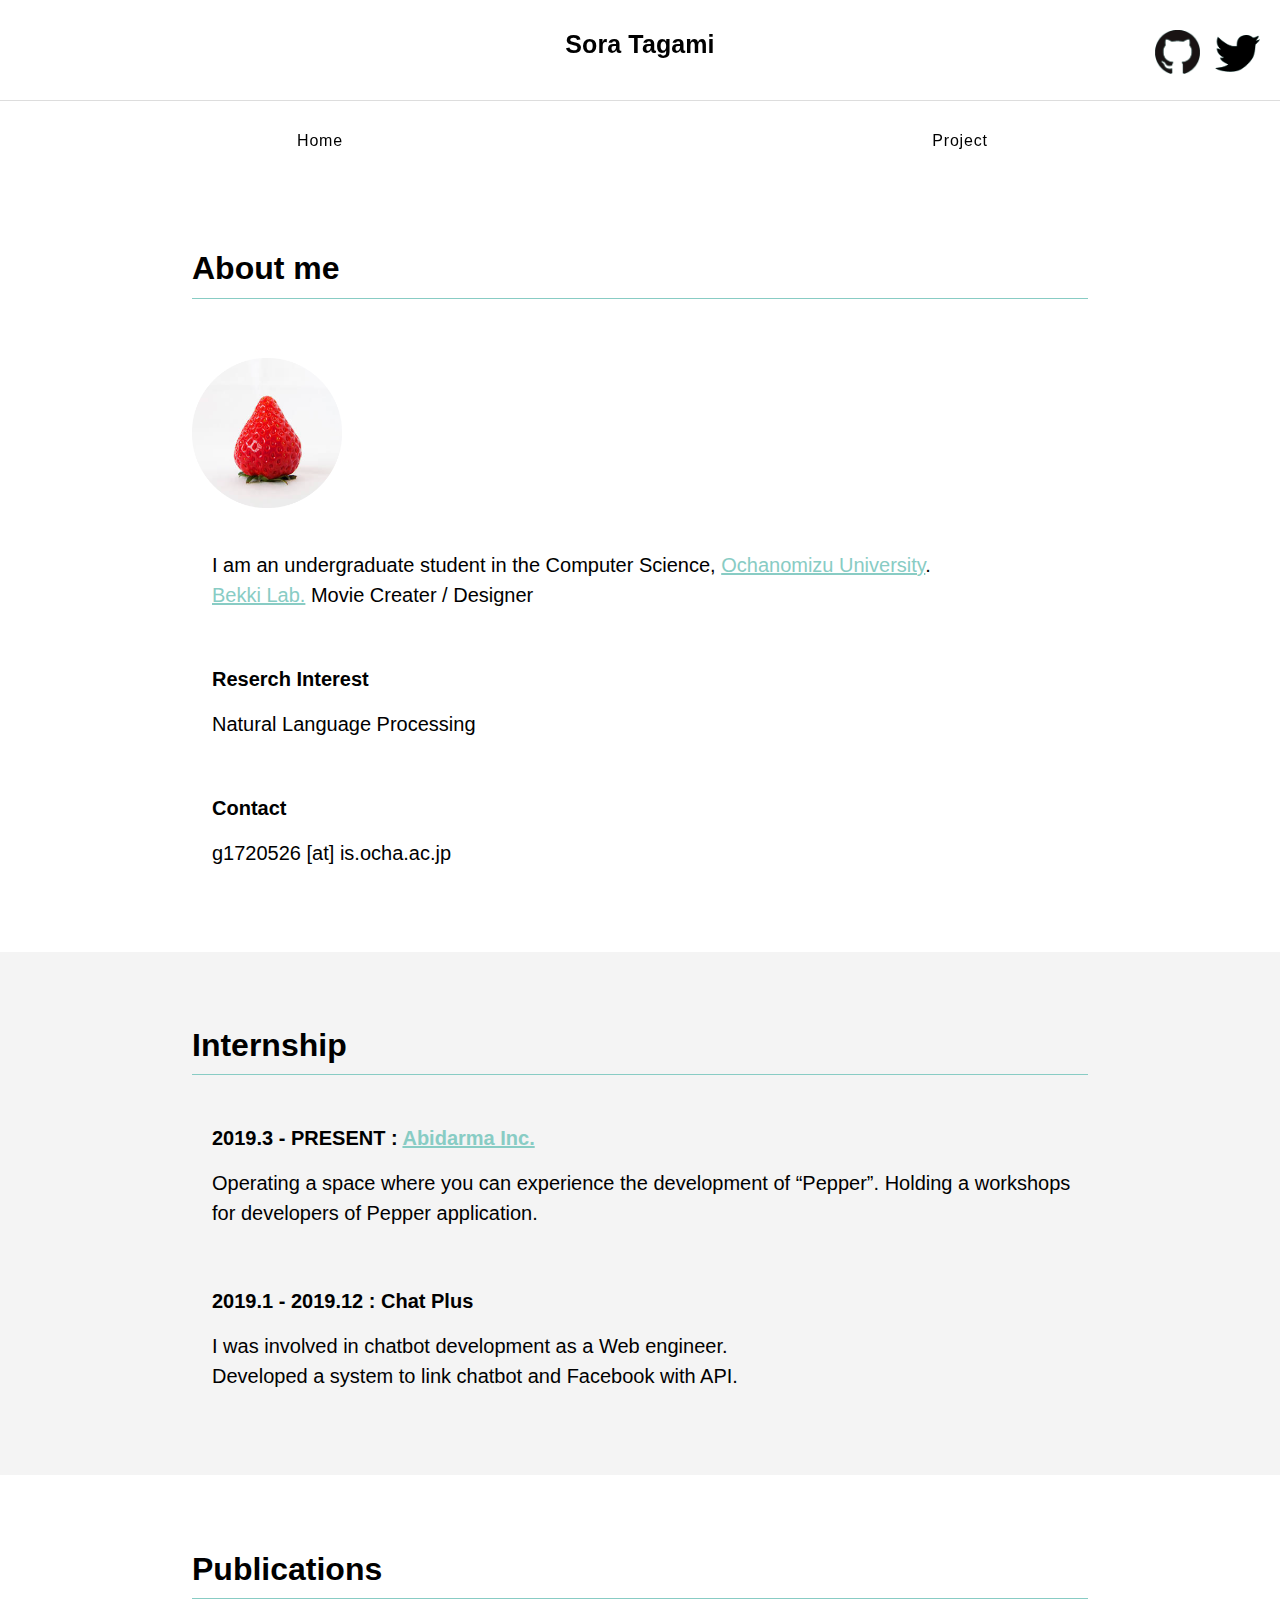
==== index.html @ 0932e86e "tweak" ====
<!DOCTYPE HTML>
<html lang="ja">

<head>
  <meta charset="UTF-8">
  <script src="http://ajax.aspnetcdn.com/ajax/jQuery/jquery-3.1.0.min.js"></script>
  <script type="text/javascript" src="./scroll.js"></script>

  <title>Sora Tagami - Home</title>
  <link href="./style.css" rel="stylesheet" type="text/css" />
</head>

<body>
  <div id="wrapper">
    <!--header-->
    <header>
      <h1>Sora Tagami</h1>
      <div class="icon">
        <div id="Twitter">
          <a href="https://twitter.com/9bluesky6">
            <img src="imgs/Twitter_on.png" class="on">
            <img src="imgs/Twitter_off.png" class="off">
          </a>
        </div>
        <div class="icon" id="GitHub">
          <a href="https://github.com/bluesky0906">
            <img src="imgs/GitHub_on.png" class="on">
            <img src="imgs/GitHub_off.png" class="off">
          </a>
        </div>
      </div>
    </header>

    <!--nav-->
    <nav>
      <ul>
        <li><a href="./index.html">Home</a></li>
        <li><a href="./project.html">Project</a></li>
      </ul>
    </nav>
    <main>
      <section>
        <!--プロフィール-->
        <h1>About me</h1>
        <hr>
        <div id="About_me">
          <img src="imgs/profile.png">
          <div>
            <article>
              <p>I am an undergraduate student in the Computer Science, <a
                  href="http://www.ocha.ac.jp/index.html">Ochanomizu University</a>.<br>
                <a href="https://sites.google.com/site/bekkilabst/">Bekki Lab.</a>
                Movie Creater / Designer
              </p>
            </article>
            <article>
              <h2>Reserch Interest</h2>
              <p>
                Natural Language Processing
              </p>
            </article>
            <article>
              <h2>Contact</h2>
              <p>g1720526 [at] is.ocha.ac.jp</p>
            </article>
          </div>
        </div>
      </section>
      <section>
        <h1>Internship</h1>
        <hr>
        <article>
          <h2>2019.3 - PRESENT : <a href="https://abidarma.jp">Abidarma Inc.</a></h2>
          <p>
            Operating a space where you can experience the development of “Pepper”.
            Holding a workshops for developers of Pepper application.
          </p>
        </article>
        <article>
          <h2>2019.1 - 2019.12 : Chat Plus</h2>
          <p>
            I was involved in chatbot development as a Web engineer. <br>
            Developed a system to link chatbot and Facebook with API.
          </p>
        </article>
      </section>
      <section>
        <h1>Publications</h1>
        <hr>
        <article>
        </article>
      </section>
    </main>
    <!--/#wrapper-->
  </div>
</body>

</html>
---- style.css ----
body {
    margin: 0;
    padding: 0;
	  font-family: mr-eaves-sans, sans-serif;
    animation: fadeIn 2s ease 0s 1 normal;
    -webkit-animation: fadeIn 2s ease 0s 1 normal;
}
body a {
  color: #88CCC4;
}

/*共通*/
#wrapper{
	max-width:100%;
  text-align: center;
	margin:0 auto;
}

header{
	width:100%;
	height: 100px;
	margin-top: 0;
  border-bottom: 1px solid #ddd;

  text-align: center;
  position: fixed;
  top: 0;
  left: 0;
  right: 0;
  z-index: 3;
}
header h1{
  margin-top:30px;
	font-size:25px;
  font-weight: 700;
  letter-spacing: 0.1px;
}

nav{
  z-index: 2;
  position: fixed;
	width:100%;
	height:80px;
  padding-top: 100px;
  background-color:rgba(255, 255, 255, 0.95);
}
nav ul{
  padding: 0;

  display: flex;
	list-style:none;
}
nav ul li{
  width: 50%;
  text-align: center;
  height: 60px;
  line-height: 50px;

}
nav ul li a{
  text-decoration:none;
	color:black;
				font-weight: 500;
				line-height: 1.4;
				letter-spacing: .05em;
    -webkit-transition: all 0.3s ease;
    -moz-transition: all 0.3s ease;
    -o-transition: all 0.3s ease;
    transition: all  0.3s ease;

}
nav ul li a:hover{
	color: #88CCC4;
}

main {
  padding-top: 175px;
  margin: 0 auto;
  color:black;
  background-color: transration;
}
section:nth-child(even) {
  background-color: #F4f4f4;
}
section {
  padding: 5% 15%;
  text-align: left;
  margin: 0;     
}
section h1 {
  line-height: 0.5;
  text-align: left;
}
section hr {
  margin-left: 0px;
  height: 1px;
  border: none;
  border-top: 1px #88CCC4 solid;
}
section h2 {
  line-height: 1.0;
  font-size: 20px;
  font-weight: 600;
}
section  p {
	line-height: 1.5;
  font-size: 20px;
  font-weight: 200;
}

article {
  padding-top: 3%;
  padding-left: 20px;
}


/*ヘッダー内リンク*/
.icon img{
  position: absolute;
  width: 45px;
}
#Twitter img{
  right: 20px;
  top: 35px;
}
#GitHub img{
  right: 80px;
  top: 30px;
}
.off {
  transition: .8s
}
.off:hover{
  opacity: 0;
}


/*Home*/
#About_me{
  text-align: left;
  width: 100%;
}
#About_me > *{
  display: inline-block;
  vertical-align: top;
  padding-right: 30px;
}

#About_me img{
  margin-top: 50px;
  margin-right: auto;
  width: 150px;
}

/*Project*/
.inst img{
  width:200px;
  margin-top:20px 50px;
  margin-right: 50px;
  margin-left: 50px;

  transition:1s;
}
.inst img:hover{
  filter:drop-shadow( 0px 10px 10px rgba(136, 204, 196, 0.4));
  transform: rotate(-30deg);
  transform-origin: center;
}
.inst tr td {
  text-align: center;
}
.portfolio_imgs {
  text-align: center;
}
.portfolio_imgs img {
  width: 100%;
}
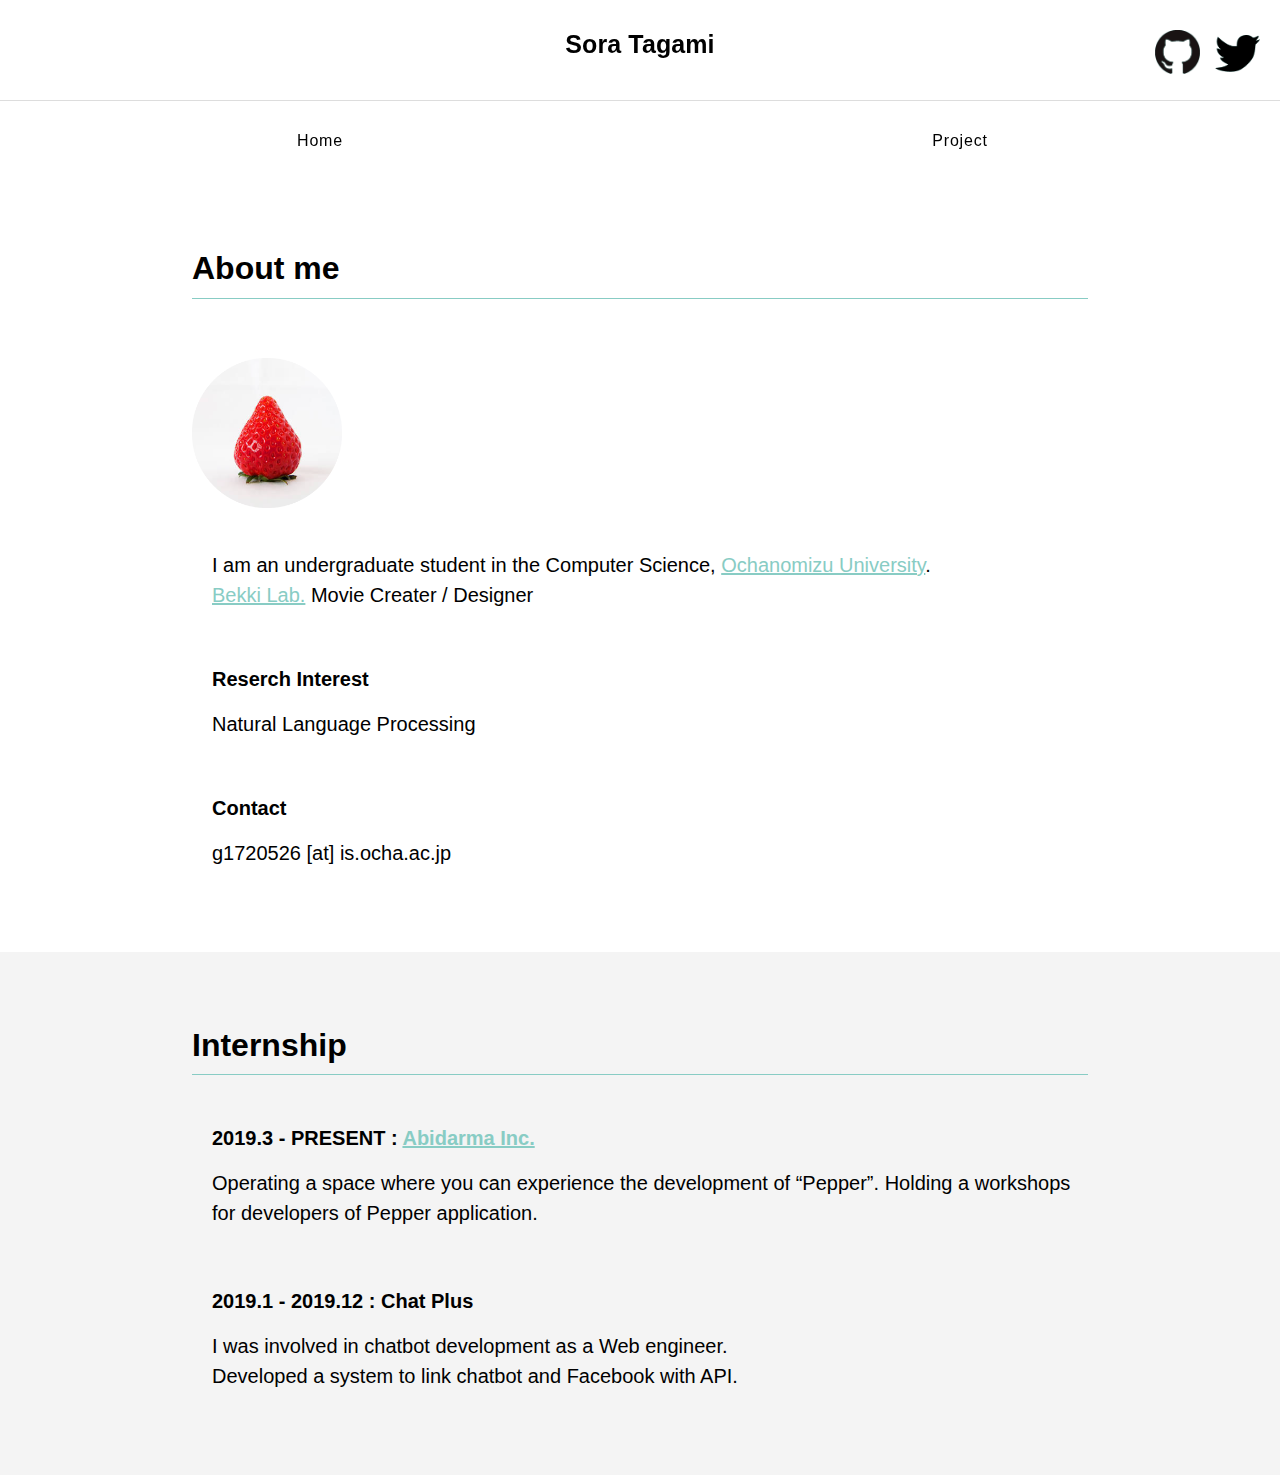
==== commit 1f3d84df: "add design project" ====
--- a/index.html
+++ b/index.html
@@ -84,12 +84,14 @@
           </p>
         </article>
       </section>
-      <section>
+      <!-- <section>
         <h1>Publications</h1>
         <hr>
         <article>
+          <h2></h2>
+
         </article>
-      </section>
+      </section> -->
     </main>
     <!--/#wrapper-->
   </div>
--- a/style.css
+++ b/style.css
@@ -177,5 +177,17 @@
 }
 
 
+.youtube {
+  position: relative;
+  padding-bottom: 56.25%; /*アスペクト比 16:9の場合の縦幅*/
+  height: 0;
+  overflow: hidden;
+}
 
-
+.youtube iframe {
+  position: absolute;
+  top: 0;
+  left: 0;
+  width: 100%;
+  height: 100%;
+}
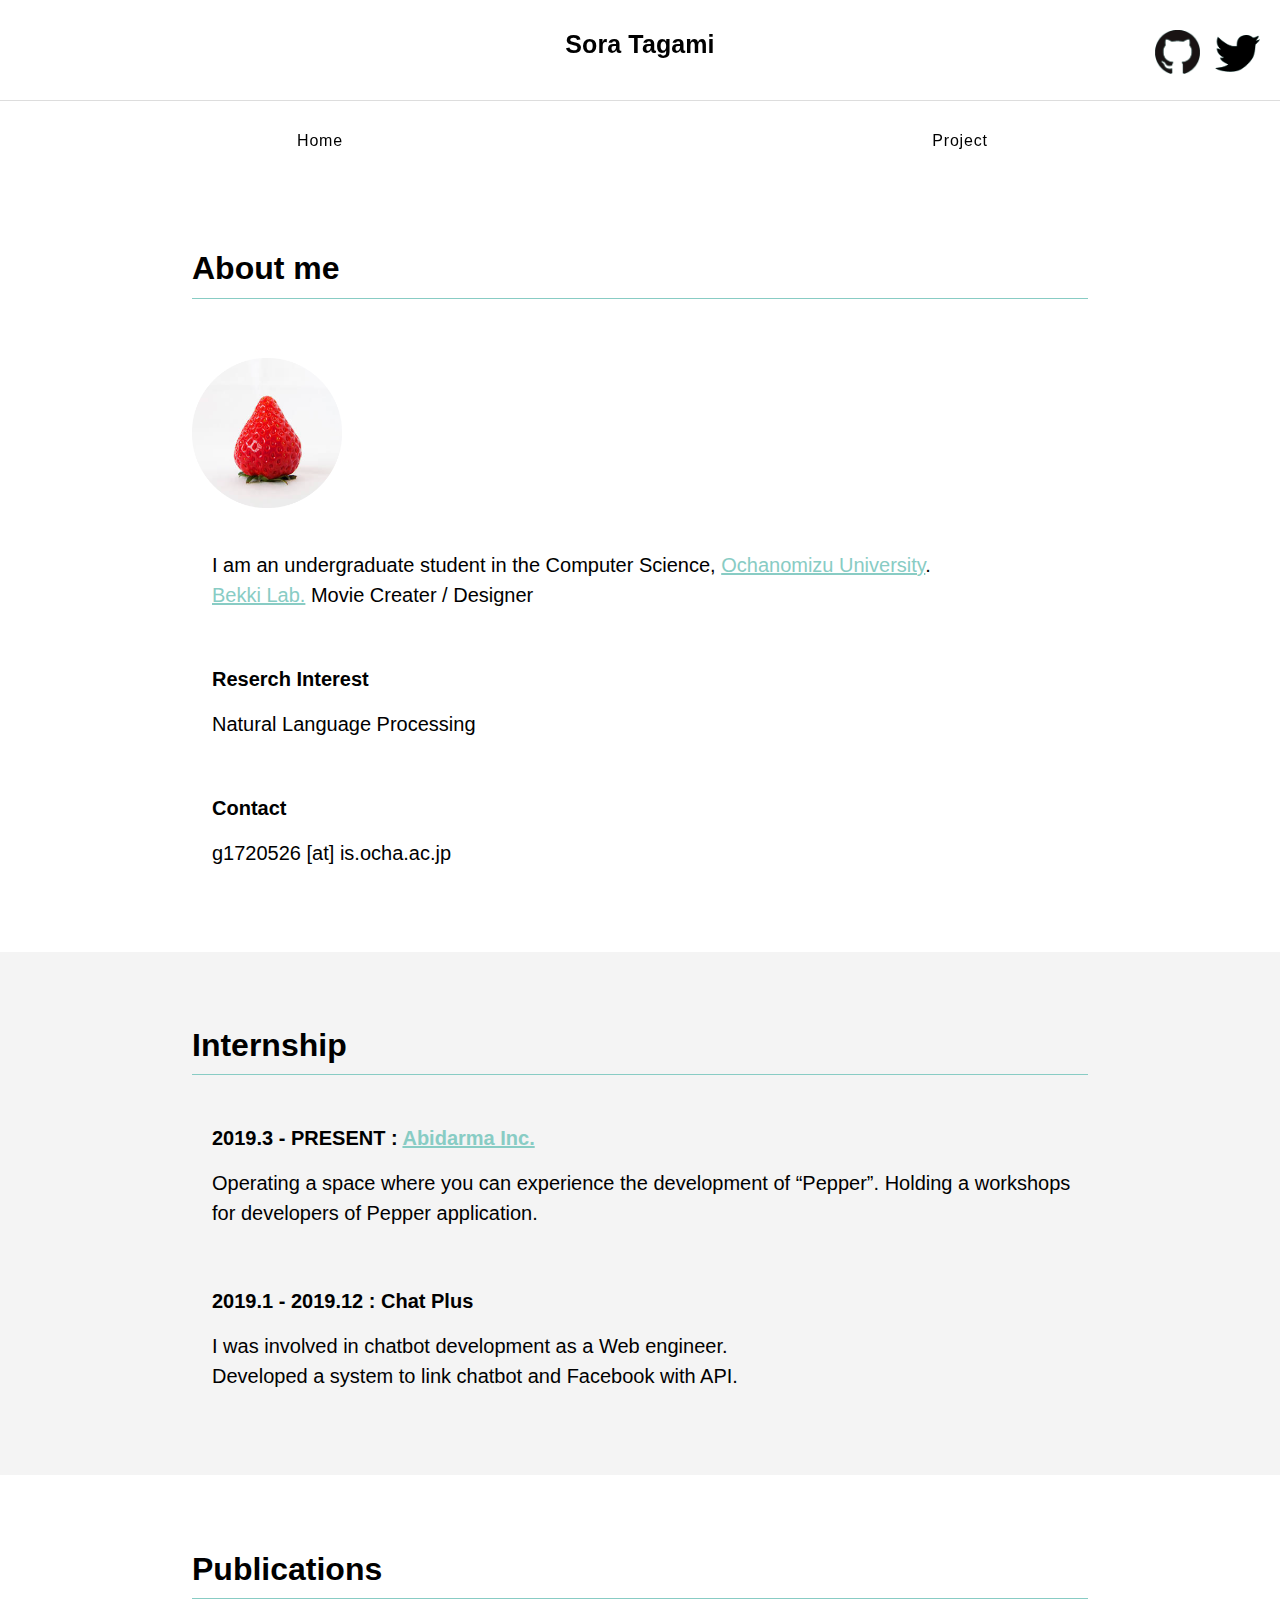
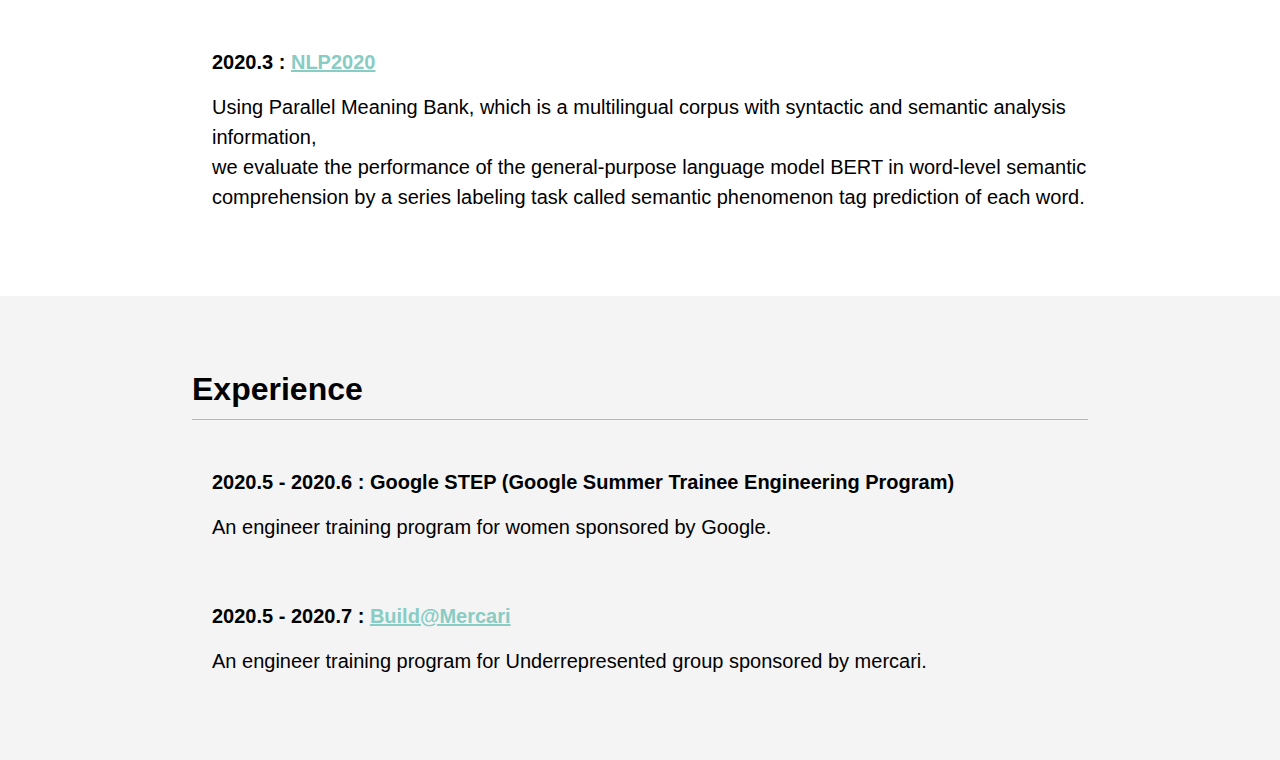
==== commit 983bdc54: "update experience and publications" ====
--- a/index.html
+++ b/index.html
@@ -84,14 +84,35 @@
           </p>
         </article>
       </section>
-      <!-- <section>
+      <section>
         <h1>Publications</h1>
         <hr>
         <article>
-          <h2></h2>
-
+          <h2>2020.3 : <a href="https://www.anlp.jp/proceedings/annual_meeting/2020/pdf_dir/P5-5.pdf">NLP2020</a></h2>
+          <p>
+            Using Parallel Meaning Bank, which is a multilingual corpus with syntactic and semantic analysis
+            information, <br>
+            we evaluate the performance of the general-purpose language model BERT in word-level semantic comprehension
+            by a series labeling task called semantic phenomenon tag prediction of each word.
+          </p>
         </article>
-      </section> -->
+      </section>
+      <section>
+        <h1>Experience</h1>
+        <hr>
+        <article>
+          <h2>2020.5 - 2020.6 : Google STEP (Google Summer Trainee Engineering Program)</h2>
+          <p>
+            An engineer training program for women sponsored by Google.
+          </p>
+        </article>
+        <article>
+          <h2>2020.5 - 2020.7 : <a href="https://mercan.mercari.com/articles/19631/">Build@Mercari</a></h2>
+          <p>
+            An engineer training program for Underrepresented group sponsored by mercari.
+          </p>
+        </article>
+      </section>
     </main>
     <!--/#wrapper-->
   </div>
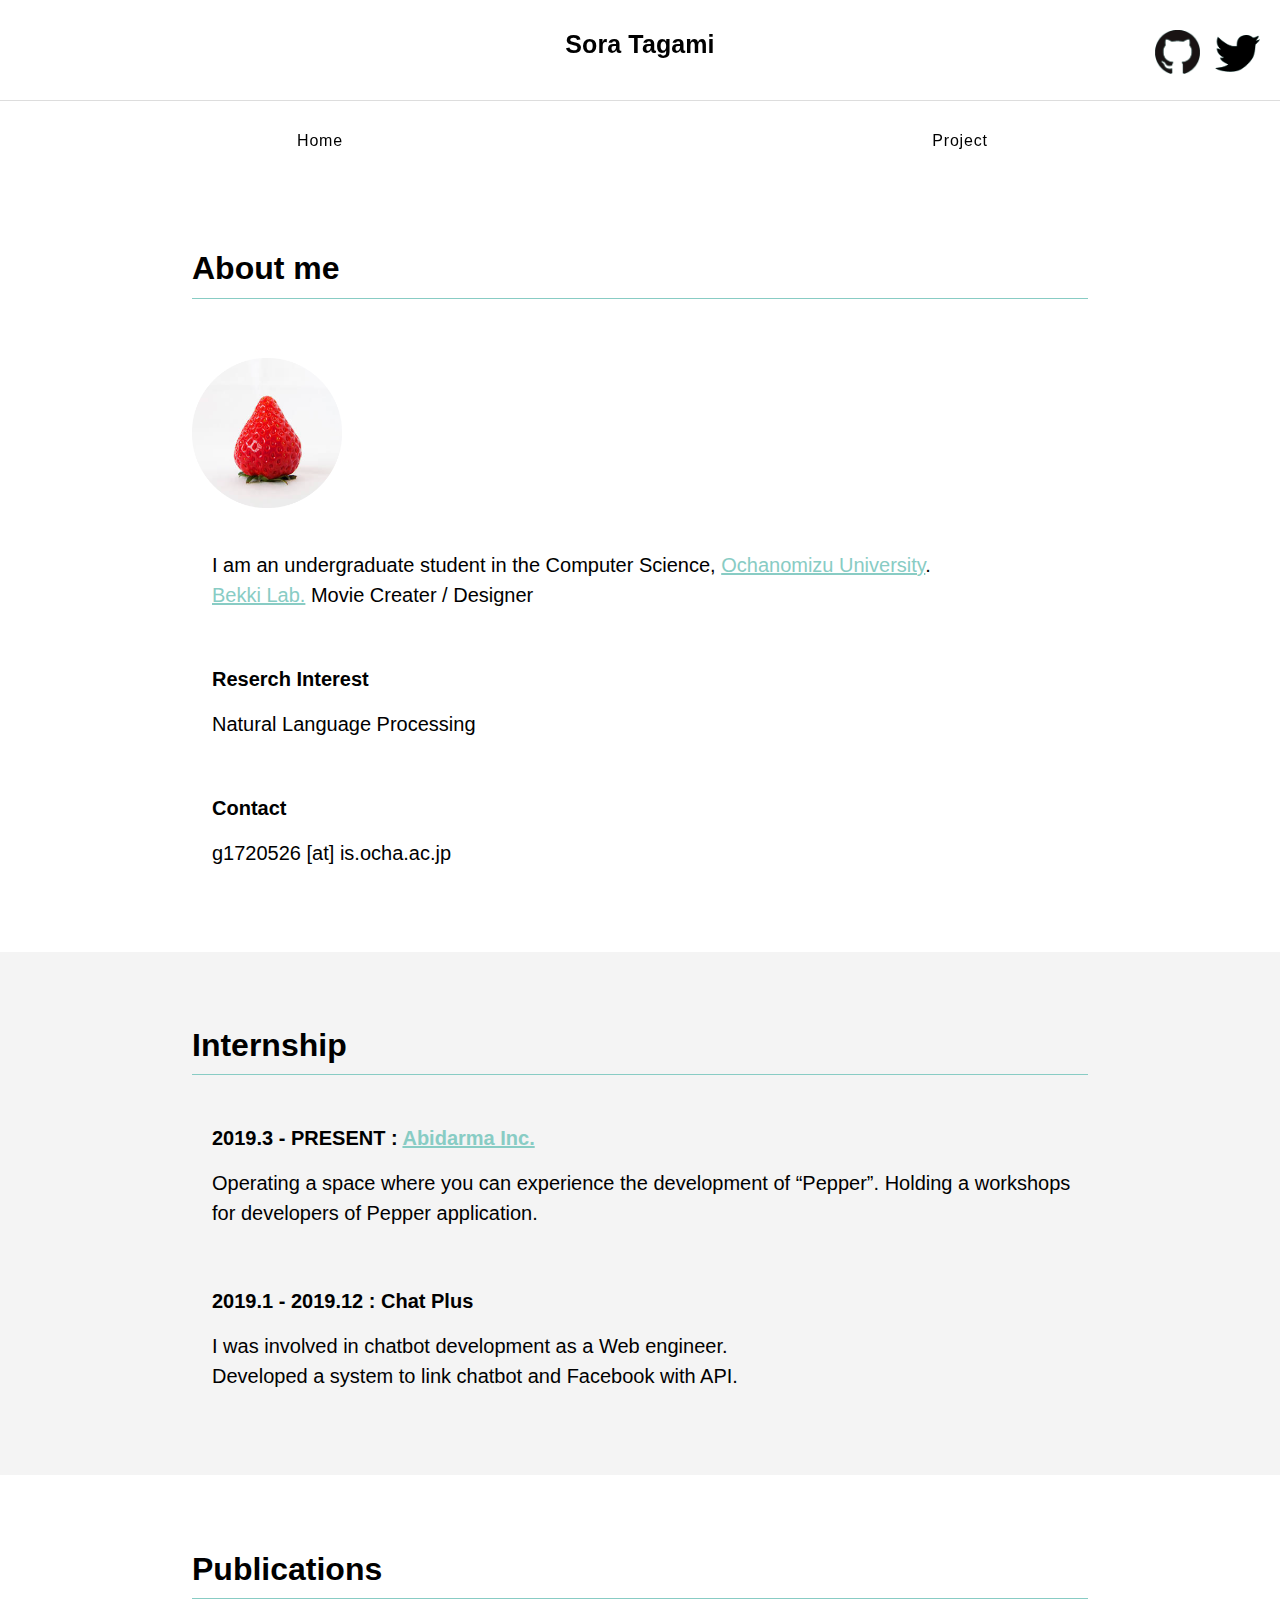
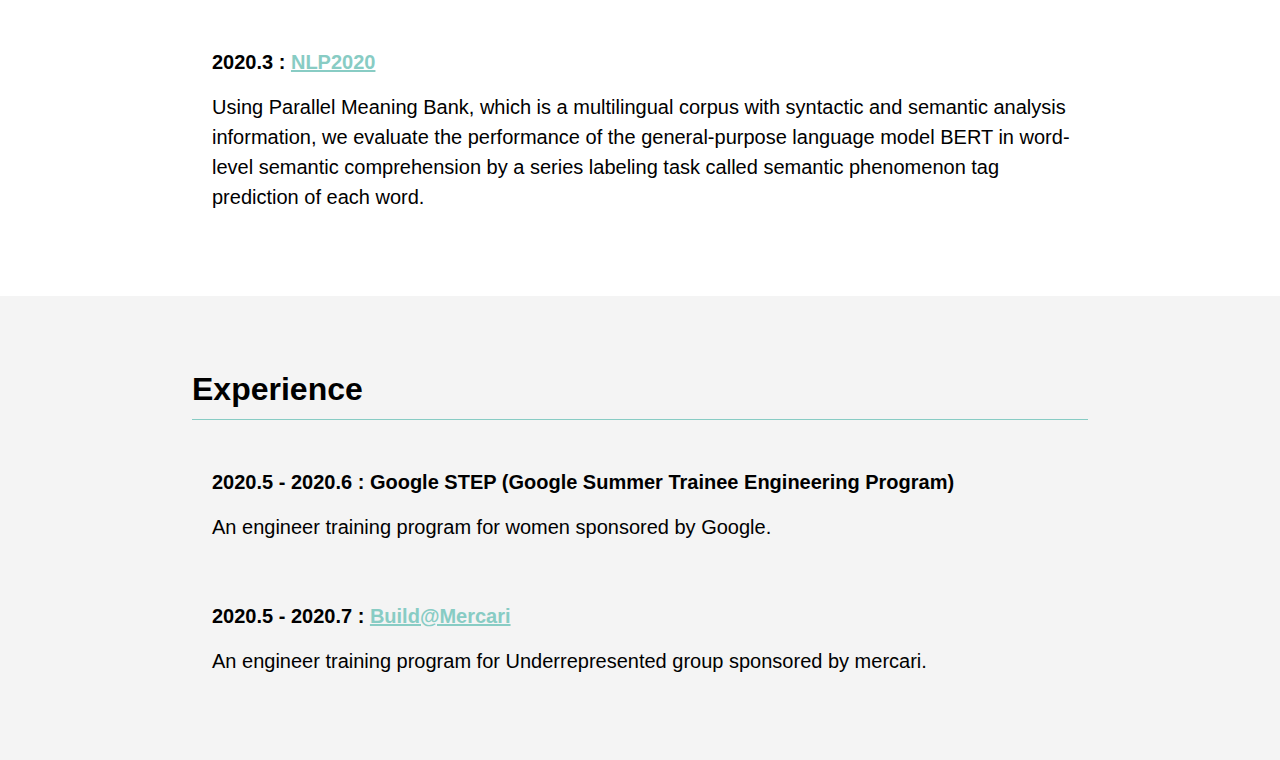
==== commit 9e61a999: "fix typo" ====
--- a/index.html
+++ b/index.html
@@ -91,7 +91,7 @@
           <h2>2020.3 : <a href="https://www.anlp.jp/proceedings/annual_meeting/2020/pdf_dir/P5-5.pdf">NLP2020</a></h2>
           <p>
             Using Parallel Meaning Bank, which is a multilingual corpus with syntactic and semantic analysis
-            information, <br>
+            information,
             we evaluate the performance of the general-purpose language model BERT in word-level semantic comprehension
             by a series labeling task called semantic phenomenon tag prediction of each word.
           </p>
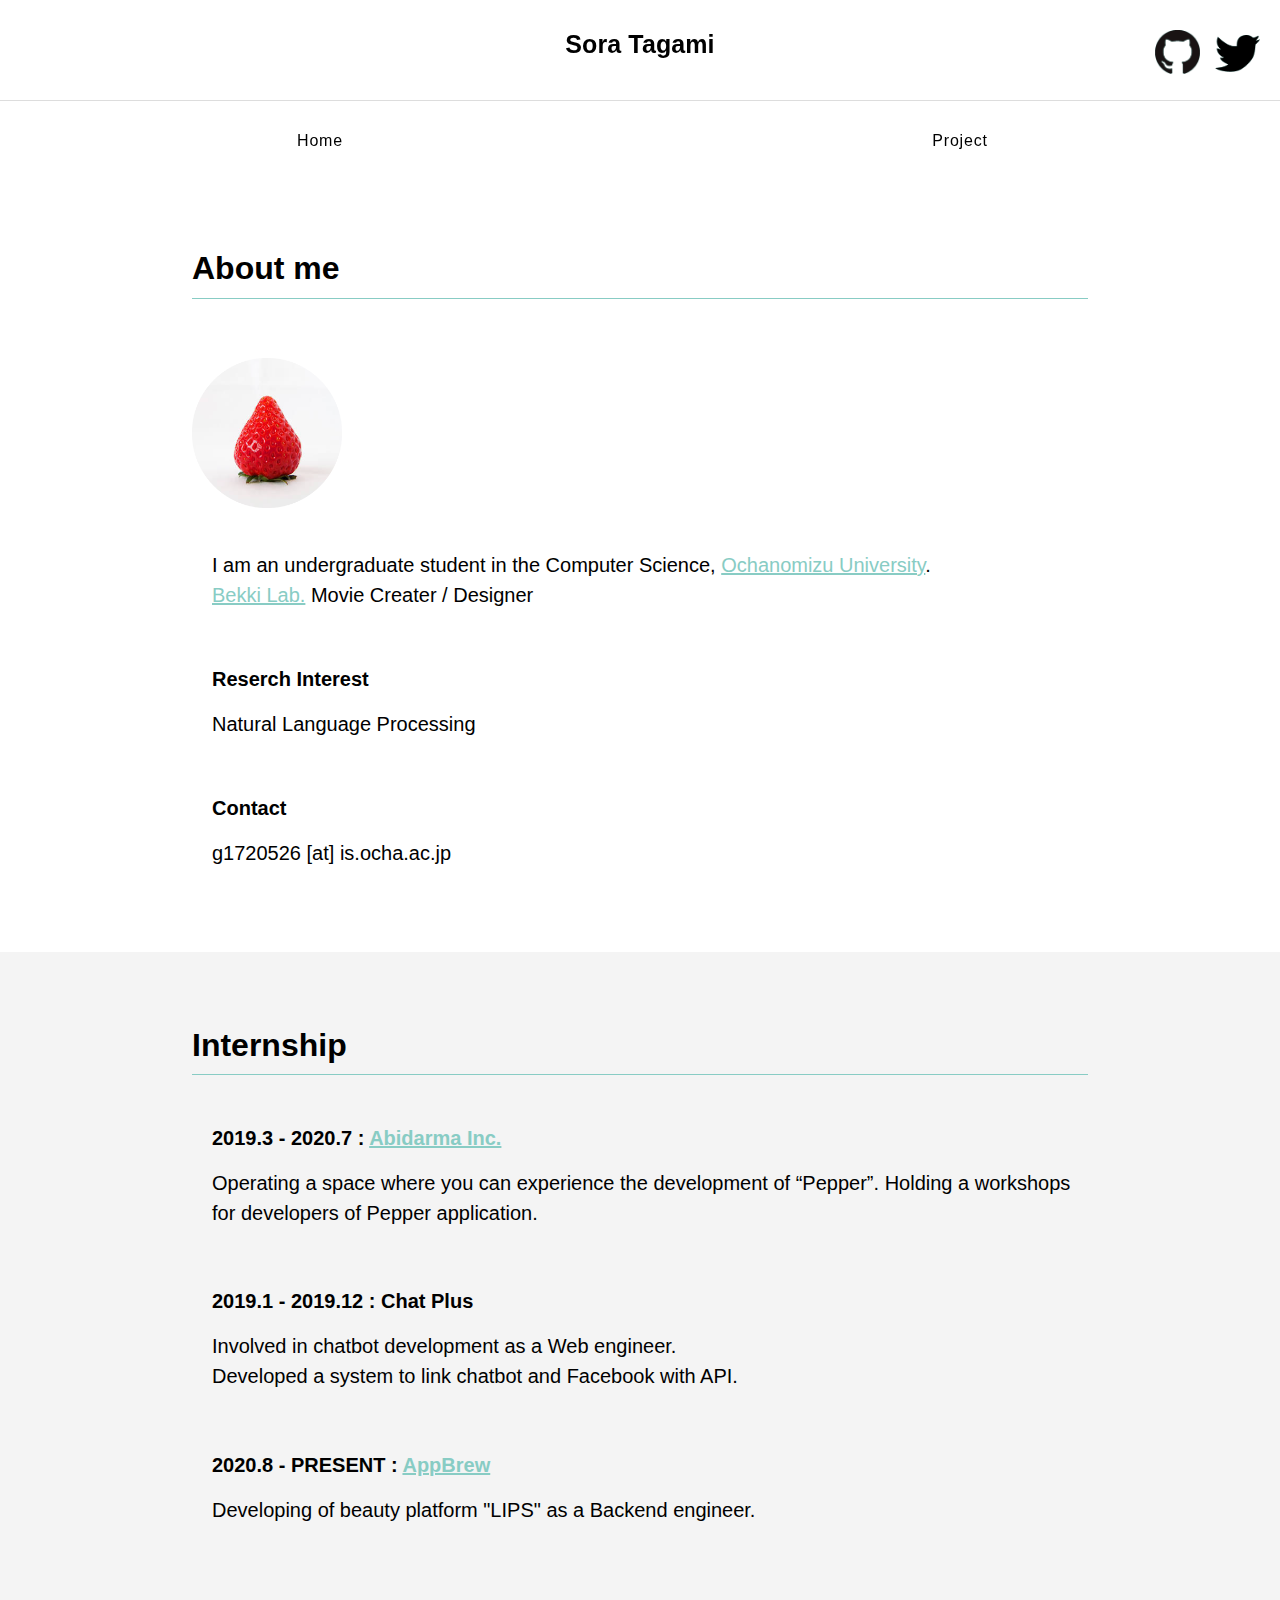
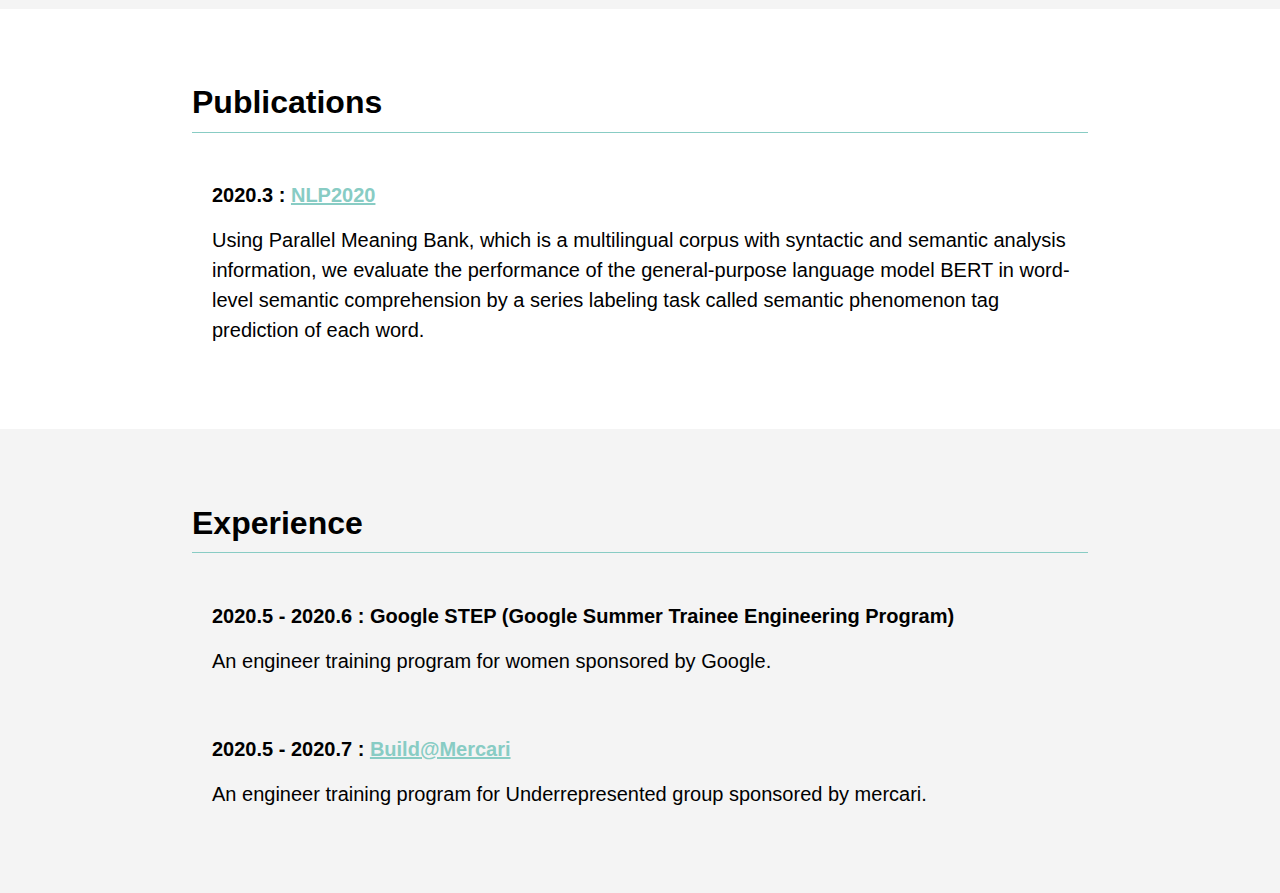
==== commit 71e37575: "update Inrternship info" ====
--- a/index.html
+++ b/index.html
@@ -70,7 +70,7 @@
         <h1>Internship</h1>
         <hr>
         <article>
-          <h2>2019.3 - PRESENT : <a href="https://abidarma.jp">Abidarma Inc.</a></h2>
+          <h2>2019.3 - 2020.7 : <a href="https://abidarma.jp">Abidarma Inc.</a></h2>
           <p>
             Operating a space where you can experience the development of “Pepper”.
             Holding a workshops for developers of Pepper application.
@@ -79,8 +79,14 @@
         <article>
           <h2>2019.1 - 2019.12 : Chat Plus</h2>
           <p>
-            I was involved in chatbot development as a Web engineer. <br>
+            Involved in chatbot development as a Web engineer. <br>
             Developed a system to link chatbot and Facebook with API.
+          </p>
+        </article>
+        <article>
+          <h2>2020.8 - PRESENT : <a href="https://appbrew.io/">AppBrew</a></h2>
+          <p>
+            Developing of beauty platform "LIPS" as a Backend engineer.
           </p>
         </article>
       </section>
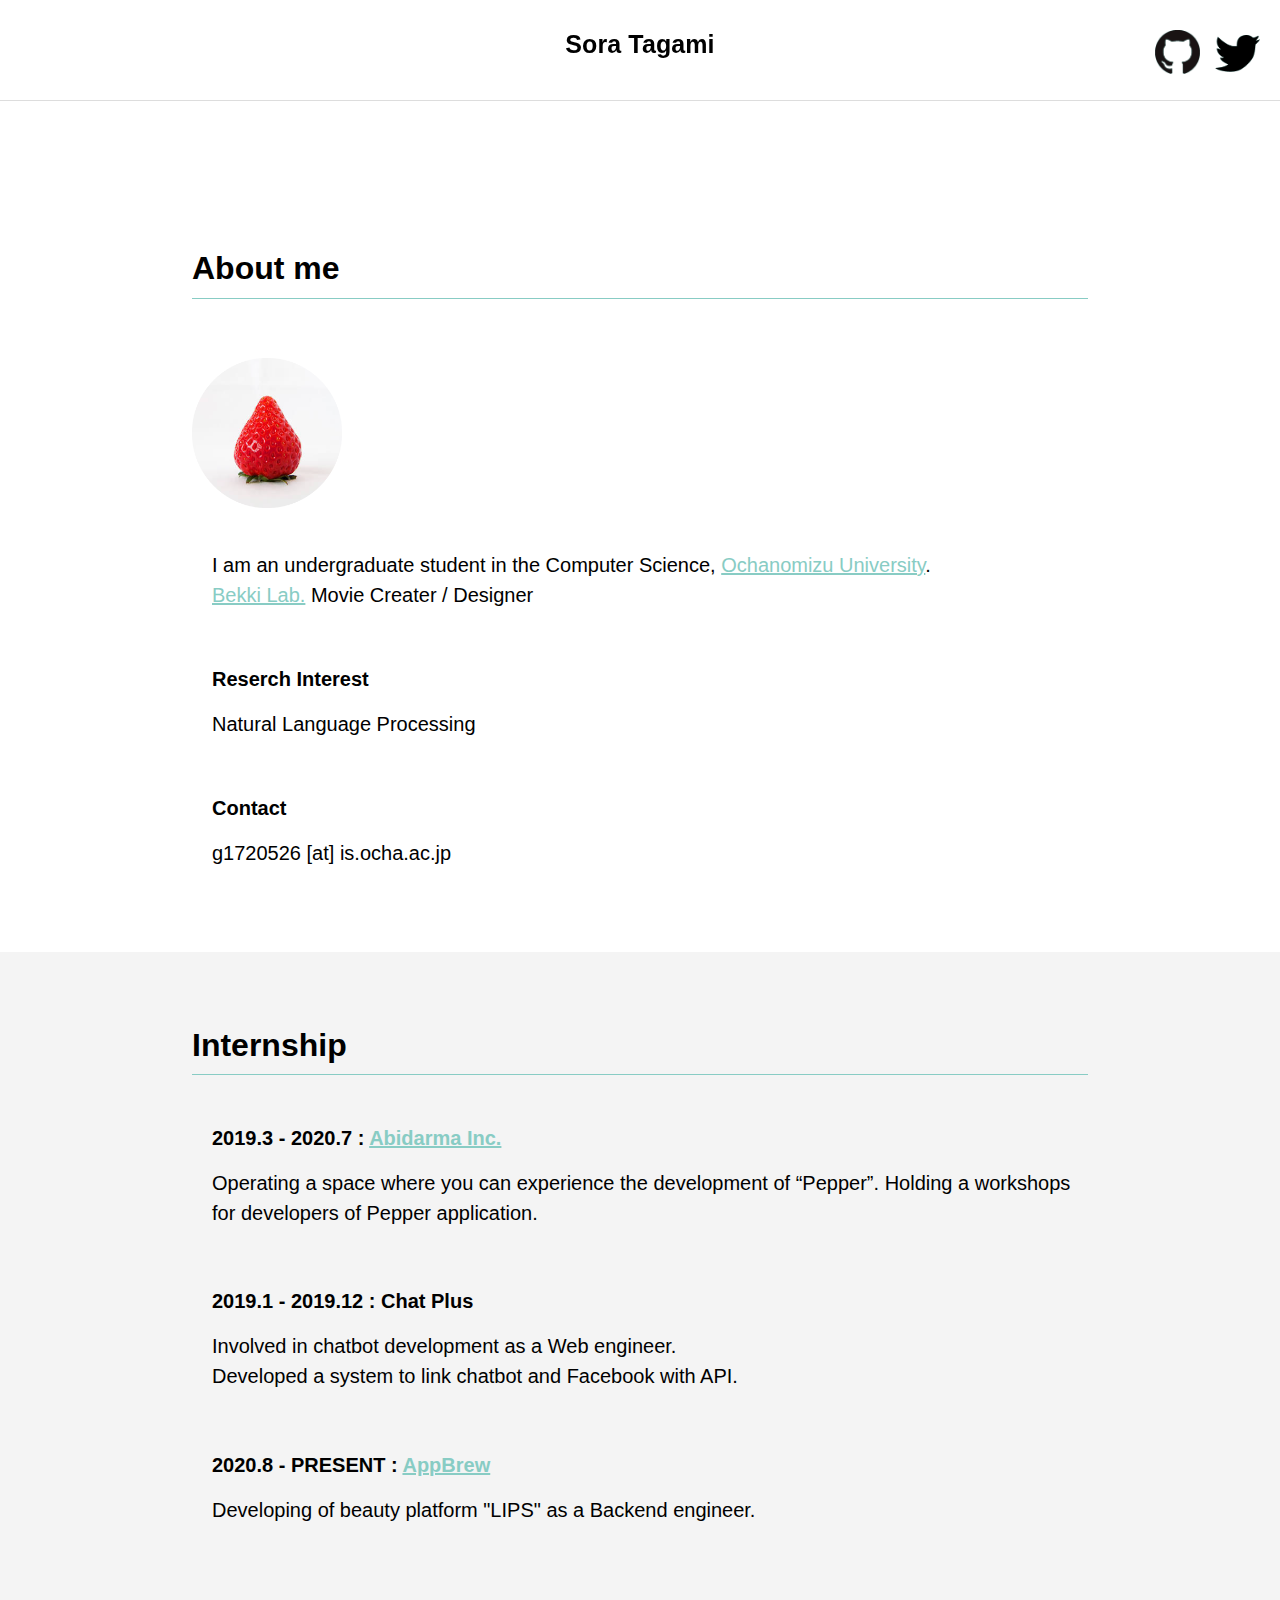
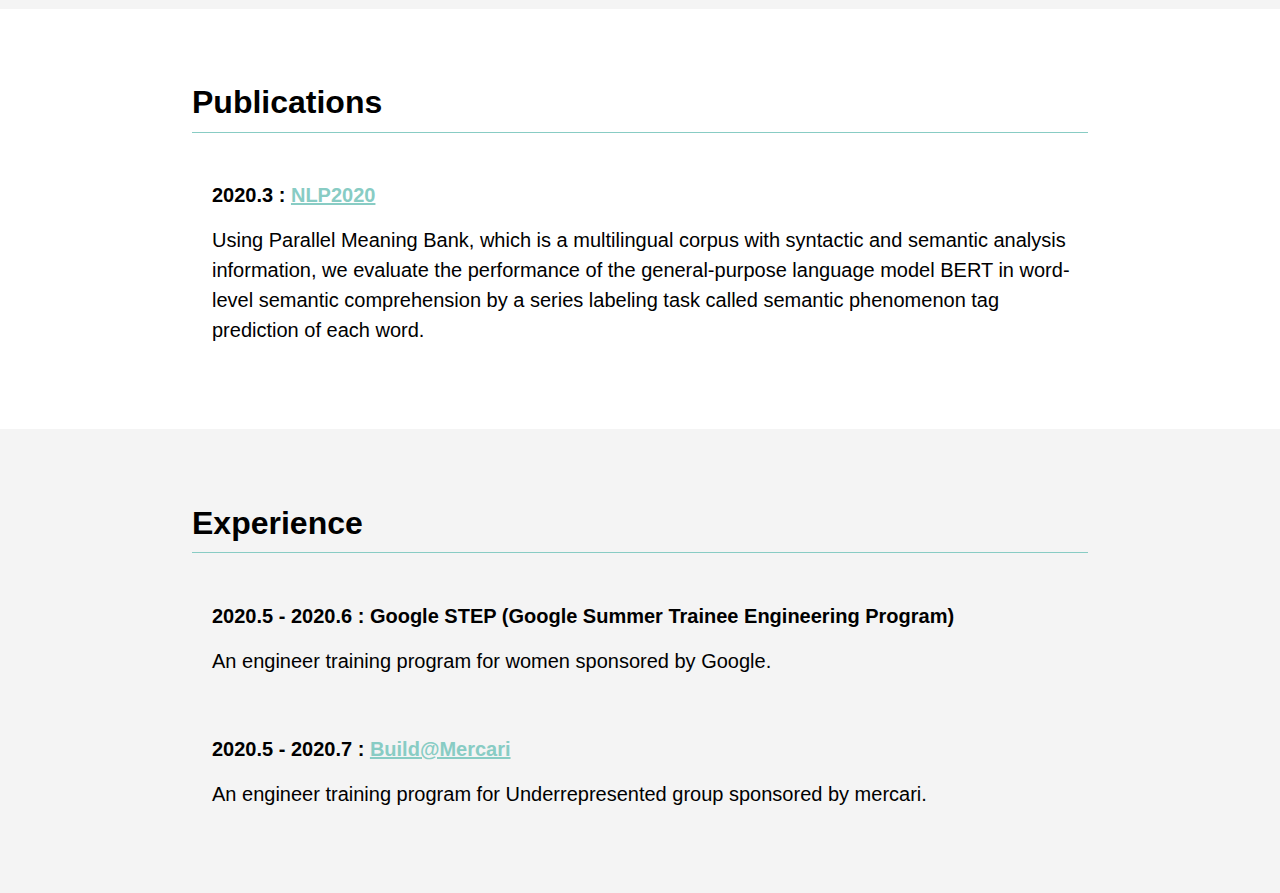
==== commit 66668111: "remove nav" ====
--- a/index.html
+++ b/index.html
@@ -32,12 +32,12 @@
     </header>
 
     <!--nav-->
-    <nav>
+    <!-- <nav>
       <ul>
         <li><a href="./index.html">Home</a></li>
         <li><a href="./project.html">Project</a></li>
       </ul>
-    </nav>
+    </nav> -->
     <main>
       <section>
         <!--プロフィール-->
--- a/style.css
+++ b/style.css
@@ -21,6 +21,7 @@
 	height: 100px;
 	margin-top: 0;
   border-bottom: 1px solid #ddd;
+  background-color:rgba(255, 255, 255, 0.95);
 
   text-align: center;
   position: fixed;
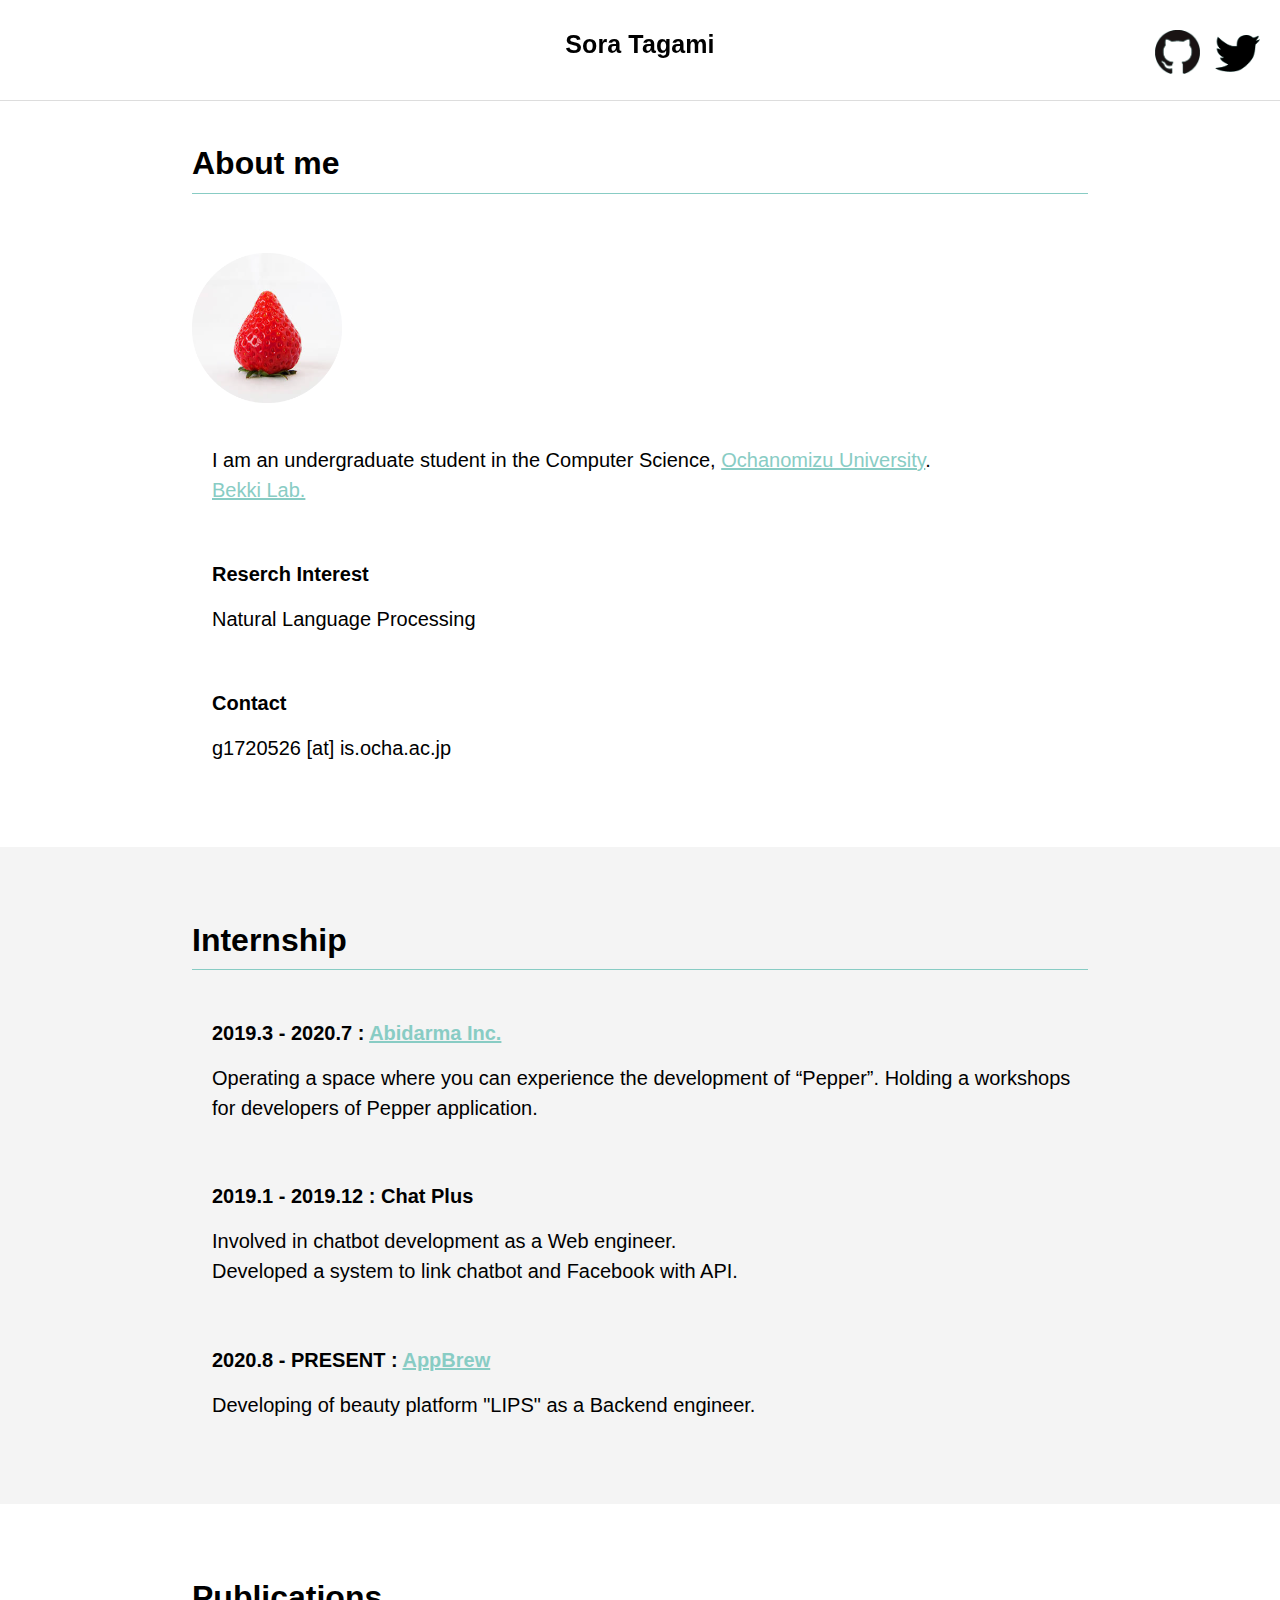
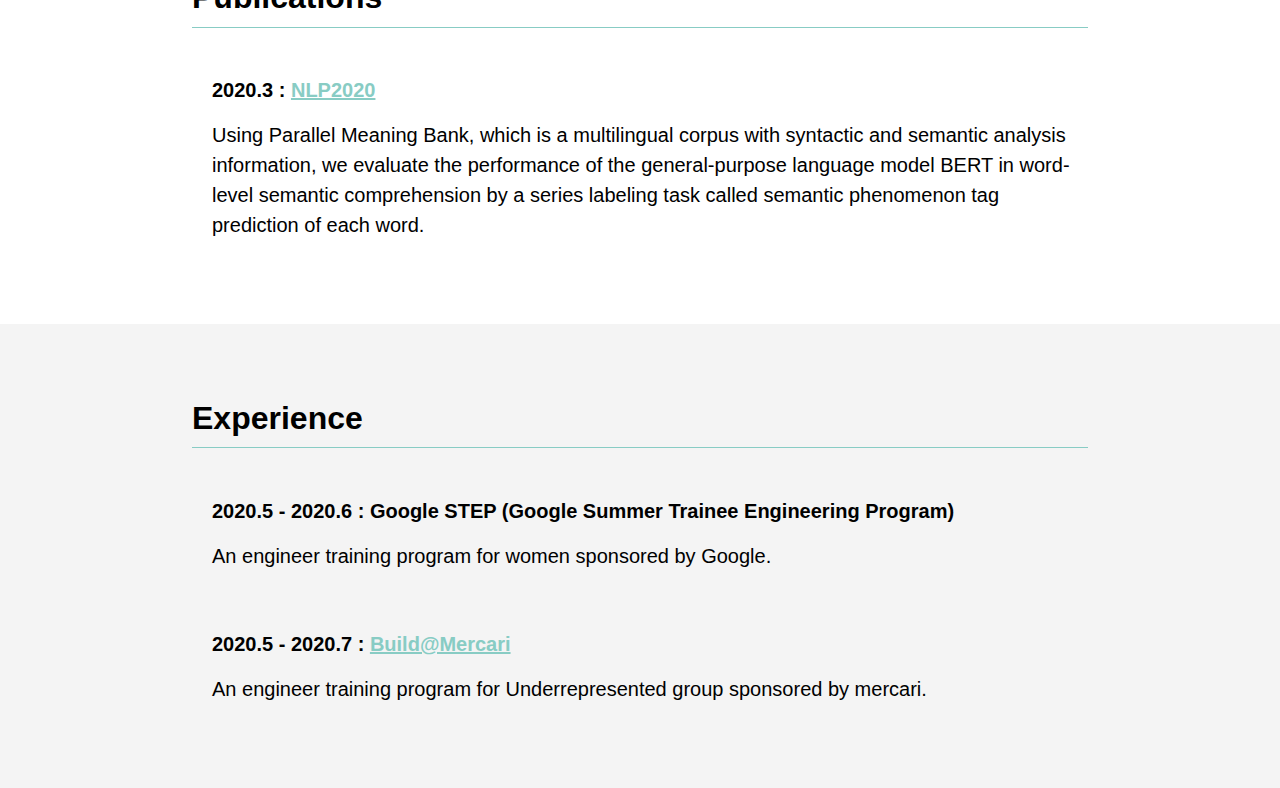
==== commit 729d5ba3: "update AboutMe" ====
--- a/index.html
+++ b/index.html
@@ -50,7 +50,6 @@
               <p>I am an undergraduate student in the Computer Science, <a
                   href="http://www.ocha.ac.jp/index.html">Ochanomizu University</a>.<br>
                 <a href="https://sites.google.com/site/bekkilabst/">Bekki Lab.</a>
-                Movie Creater / Designer
               </p>
             </article>
             <article>
--- a/style.css
+++ b/style.css
@@ -75,7 +75,7 @@
 }
 
 main {
-  padding-top: 175px;
+  padding-top: 70px;
   margin: 0 auto;
   color:black;
   background-color: transration;
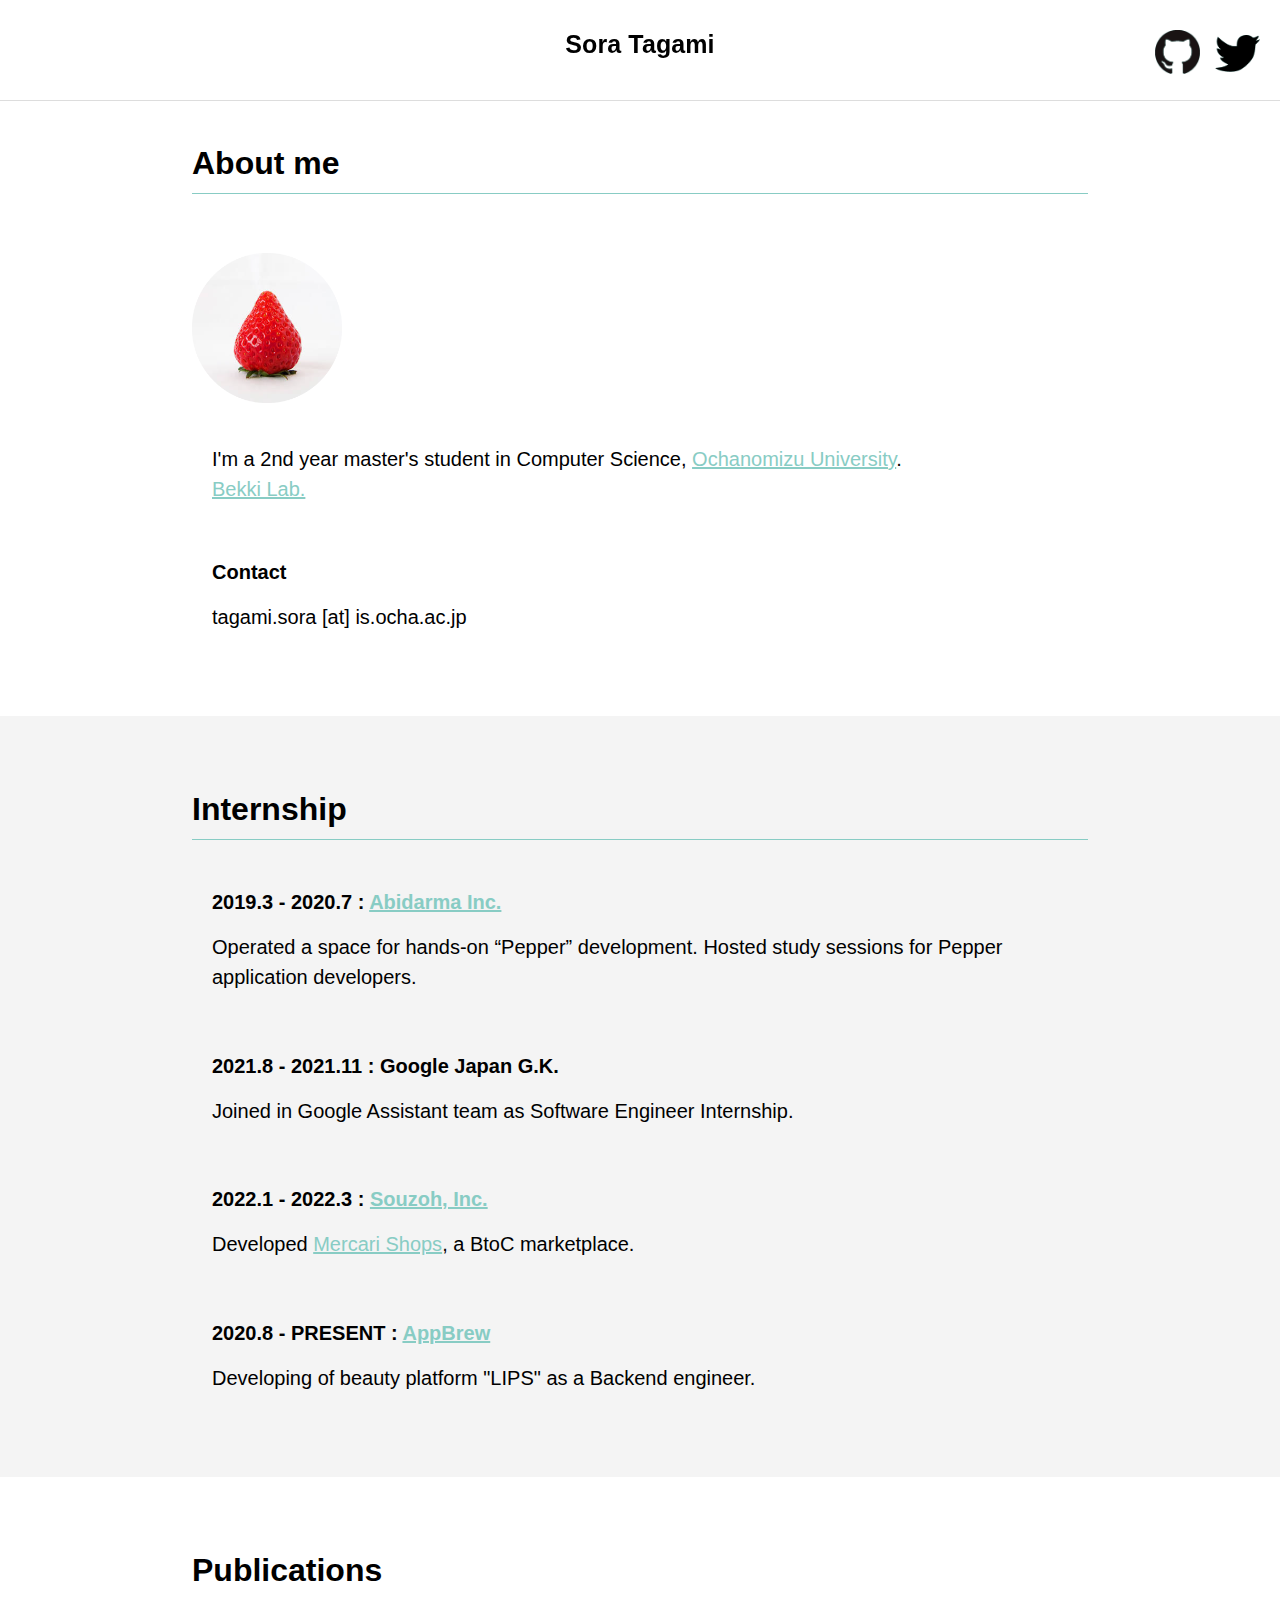
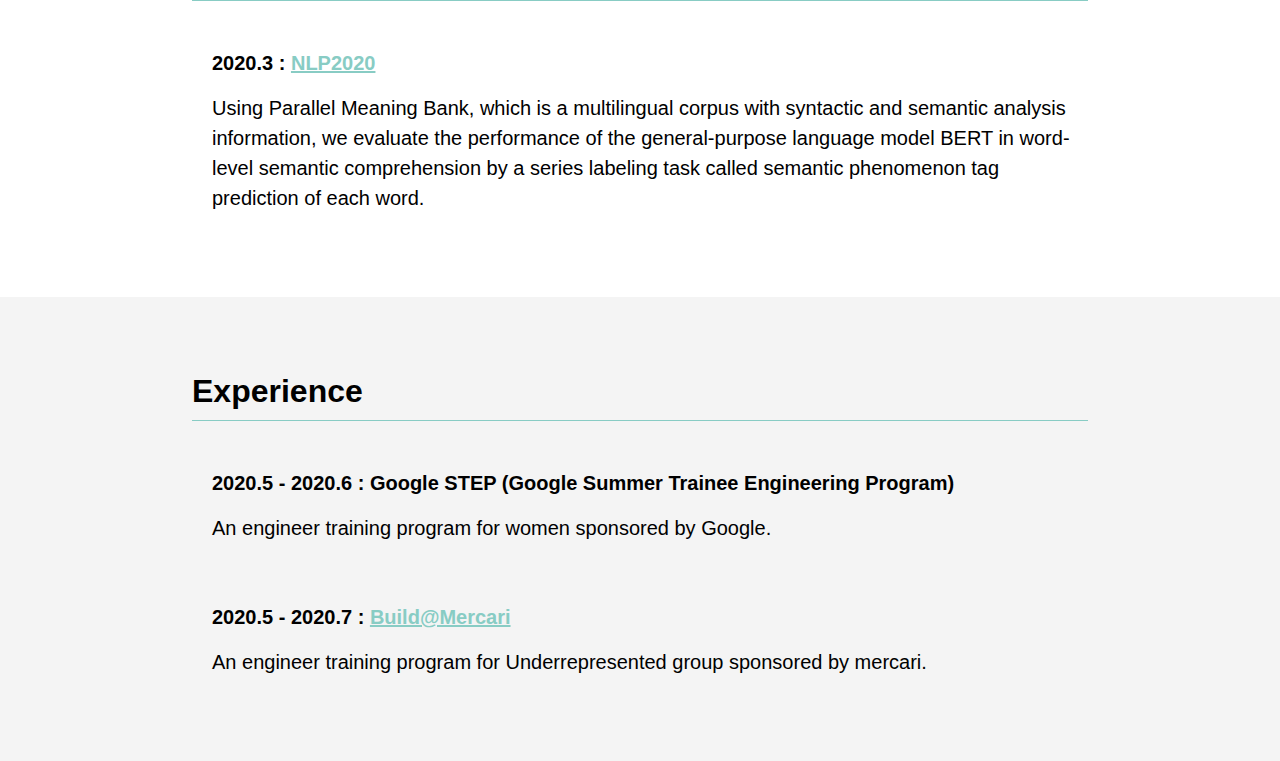
==== commit fe2ff3cc: "update" ====
--- a/index.html
+++ b/index.html
@@ -47,20 +47,14 @@
           <img src="imgs/profile.png">
           <div>
             <article>
-              <p>I am an undergraduate student in the Computer Science, <a
+              <p>I'm a 2nd year master's student in Computer Science, <a
                   href="http://www.ocha.ac.jp/index.html">Ochanomizu University</a>.<br>
                 <a href="https://sites.google.com/site/bekkilabst/">Bekki Lab.</a>
               </p>
             </article>
             <article>
-              <h2>Reserch Interest</h2>
-              <p>
-                Natural Language Processing
-              </p>
-            </article>
-            <article>
               <h2>Contact</h2>
-              <p>g1720526 [at] is.ocha.ac.jp</p>
+              <p>tagami.sora [at] is.ocha.ac.jp</p>
             </article>
           </div>
         </div>
@@ -71,15 +65,19 @@
         <article>
           <h2>2019.3 - 2020.7 : <a href="https://abidarma.jp">Abidarma Inc.</a></h2>
           <p>
-            Operating a space where you can experience the development of “Pepper”.
-            Holding a workshops for developers of Pepper application.
+            Operated a space for hands-on “Pepper” development. Hosted study sessions for Pepper application developers.
           </p>
         </article>
         <article>
-          <h2>2019.1 - 2019.12 : Chat Plus</h2>
+          <h2>2021.8 - 2021.11 : Google Japan G.K.</h2>
           <p>
-            Involved in chatbot development as a Web engineer. <br>
-            Developed a system to link chatbot and Facebook with API.
+            Joined in Google Assistant team as Software Engineer Internship.
+          </p>
+        </article>
+        <article>
+          <h2>2022.1 - 2022.3 : <a href="https://souzoh.com/">Souzoh, Inc.</a></h2>
+          <p>
+            Developed <a href="https://shops.mercari.com/">Mercari Shops</a>, a BtoC marketplace.
           </p>
         </article>
         <article>
